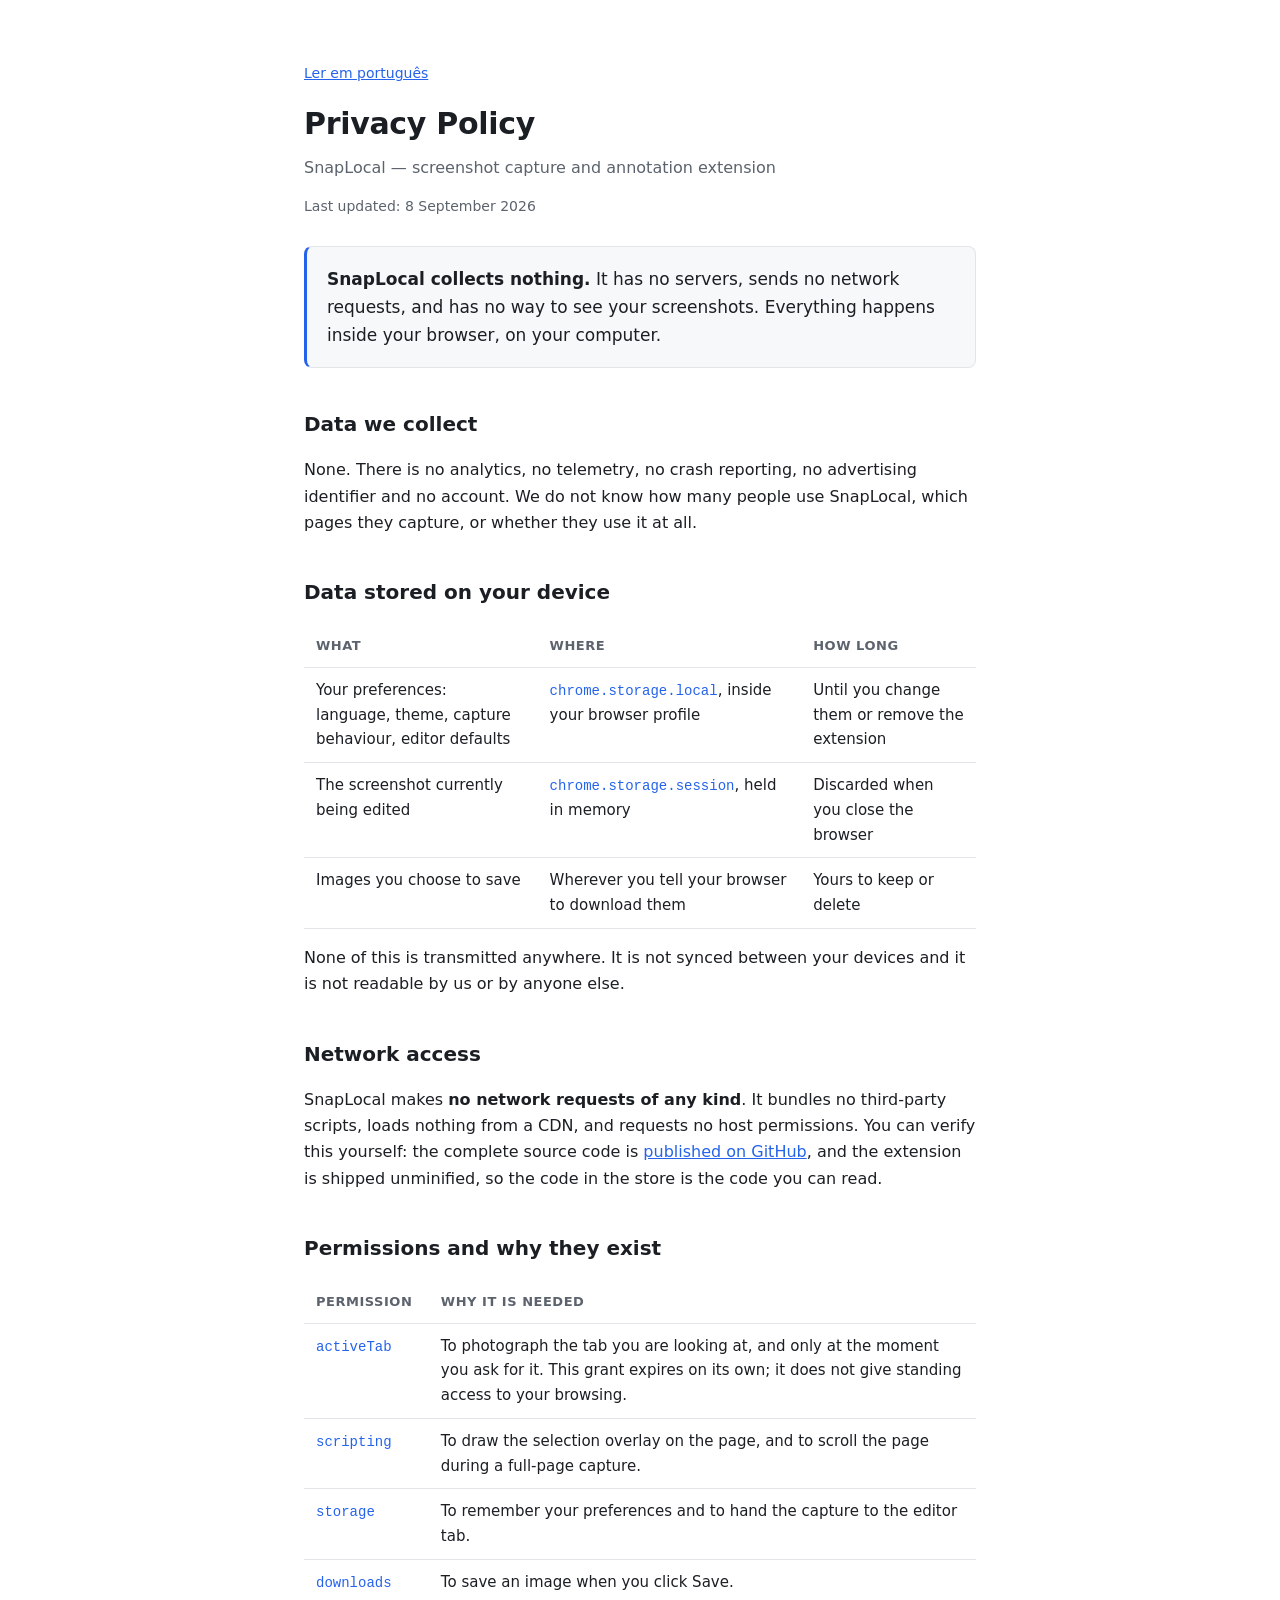
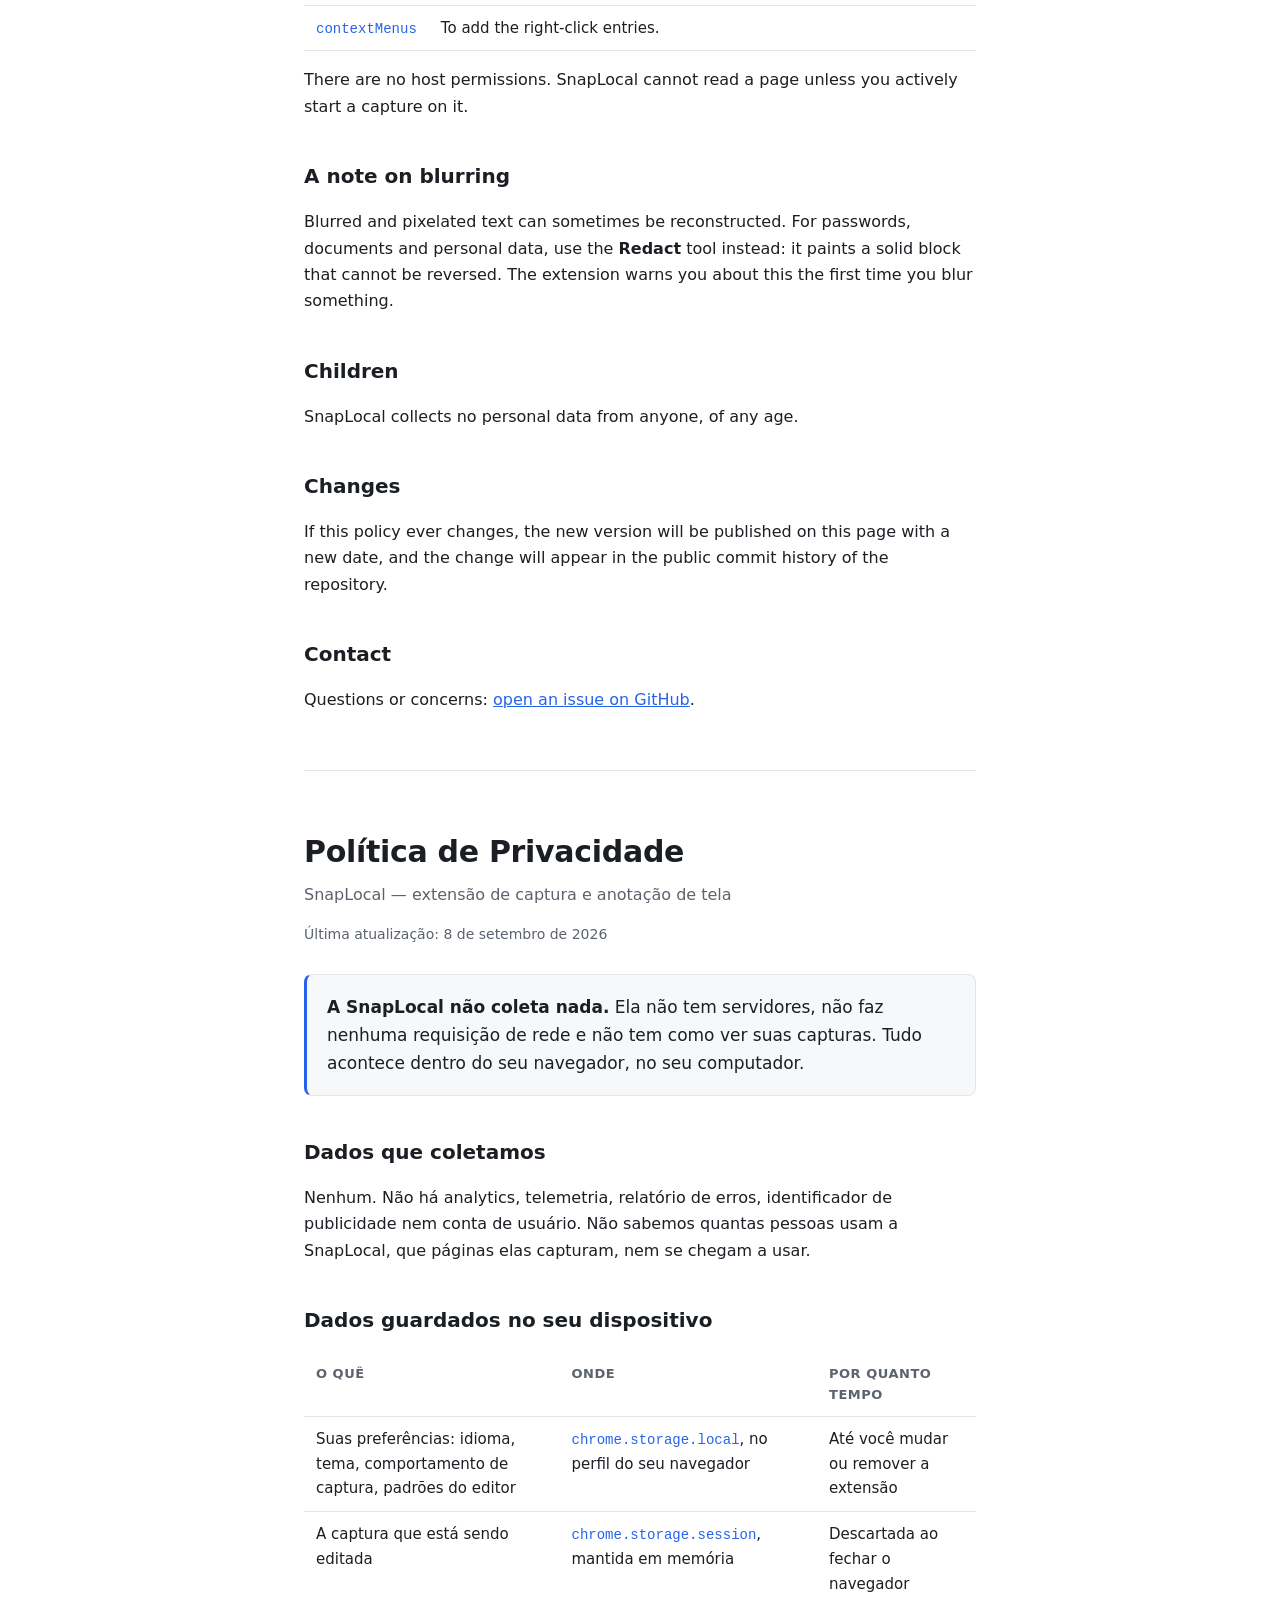
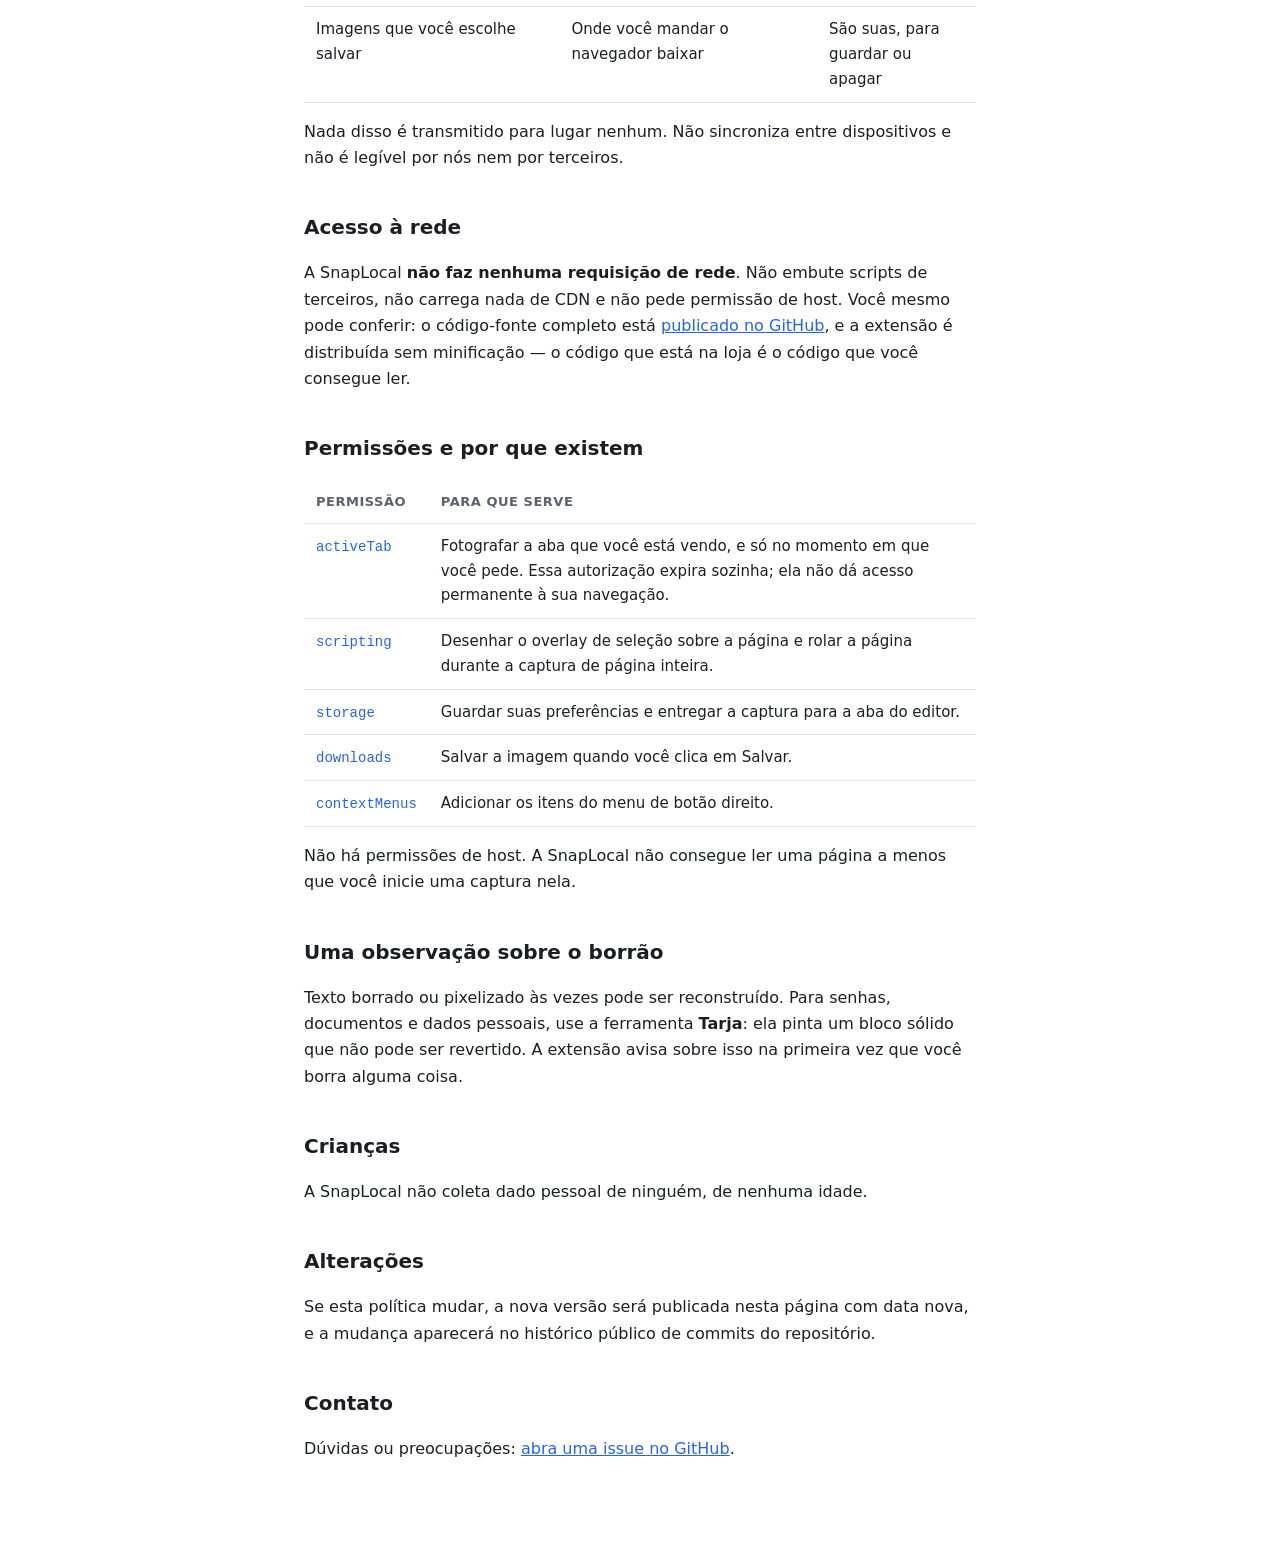
==== docs/privacy.html @ 1f2312a1 "SnapLocal 0.1.0: captura, editor e empacotamento Extensao de captura de tela com anotacao e borrao, " ====
<!doctype html>
<html lang="en">
<head>
<meta charset="utf-8">
<meta name="viewport" content="width=device-width, initial-scale=1">
<title>SnapLocal — Privacy Policy</title>
<style>
  :root {
    --bg: #ffffff; --surface: #f7f8fa; --border: #e3e5e9;
    --text: #1b1f24; --dim: #5c636d; --accent: #2563eb;
    color-scheme: light;
  }
  @media (prefers-color-scheme: dark) {
    :root {
      --bg: #16181d; --surface: #1e2126; --border: #32363d;
      --text: #e8eaed; --dim: #9aa1ab; --accent: #6b9bff;
      color-scheme: dark;
    }
  }
  * { box-sizing: border-box; }
  body {
    margin: 0; background: var(--bg); color: var(--text);
    font: 16px/1.65 "Segoe UI", system-ui, -apple-system, sans-serif;
  }
  main { max-width: 720px; margin: 0 auto; padding: 48px 24px 80px; }
  h1 { font-size: 30px; margin: 0 0 6px; letter-spacing: -.01em; }
  h2 { font-size: 20px; margin: 40px 0 12px; }
  .sub { color: var(--dim); margin: 0 0 8px; }
  .date { color: var(--dim); font-size: 14px; }
  .lede {
    background: var(--surface); border: 1px solid var(--border);
    border-left: 3px solid var(--accent); border-radius: 8px;
    padding: 18px 20px; margin: 28px 0;
  }
  .lede p { margin: 0; font-size: 17px; }
  table { border-collapse: collapse; width: 100%; margin: 16px 0; font-size: 15px; }
  th, td { text-align: left; padding: 10px 12px; border-bottom: 1px solid var(--border); vertical-align: top; }
  th { font-size: 13px; text-transform: uppercase; letter-spacing: .04em; color: var(--dim); }
  code { font: 14px ui-monospace, Consolas, monospace; color: var(--accent); }
  a { color: var(--accent); }
  ul { padding-left: 20px; }
  li { margin: 6px 0; }
  hr { border: 0; border-top: 1px solid var(--border); margin: 56px 0; }
  .nav { font-size: 14px; color: var(--dim); }
</style>
</head>
<body>
<main>

<p class="nav"><a href="#pt">Ler em português</a></p>

<h1>Privacy Policy</h1>
<p class="sub">SnapLocal — screenshot capture and annotation extension</p>
<p class="date">Last updated: 8 September 2026</p>

<div class="lede">
  <p><strong>SnapLocal collects nothing.</strong> It has no servers, sends no
  network requests, and has no way to see your screenshots. Everything happens
  inside your browser, on your computer.</p>
</div>

<h2>Data we collect</h2>
<p>None. There is no analytics, no telemetry, no crash reporting, no advertising
identifier and no account. We do not know how many people use SnapLocal, which
pages they capture, or whether they use it at all.</p>

<h2>Data stored on your device</h2>
<table>
  <tr><th>What</th><th>Where</th><th>How long</th></tr>
  <tr>
    <td>Your preferences: language, theme, capture behaviour, editor defaults</td>
    <td><code>chrome.storage.local</code>, inside your browser profile</td>
    <td>Until you change them or remove the extension</td>
  </tr>
  <tr>
    <td>The screenshot currently being edited</td>
    <td><code>chrome.storage.session</code>, held in memory</td>
    <td>Discarded when you close the browser</td>
  </tr>
  <tr>
    <td>Images you choose to save</td>
    <td>Wherever you tell your browser to download them</td>
    <td>Yours to keep or delete</td>
  </tr>
</table>
<p>None of this is transmitted anywhere. It is not synced between your devices
and it is not readable by us or by anyone else.</p>

<h2>Network access</h2>
<p>SnapLocal makes <strong>no network requests of any kind</strong>. It bundles
no third-party scripts, loads nothing from a CDN, and requests no host
permissions. You can verify this yourself: the complete source code is
<a href="https://github.com/Peiterc/snaplocal">published on GitHub</a>, and the
extension is shipped unminified, so the code in the store is the code you can
read.</p>

<h2>Permissions and why they exist</h2>
<table>
  <tr><th>Permission</th><th>Why it is needed</th></tr>
  <tr>
    <td><code>activeTab</code></td>
    <td>To photograph the tab you are looking at, and only at the moment you ask
    for it. This grant expires on its own; it does not give standing access to
    your browsing.</td>
  </tr>
  <tr>
    <td><code>scripting</code></td>
    <td>To draw the selection overlay on the page, and to scroll the page during
    a full-page capture.</td>
  </tr>
  <tr>
    <td><code>storage</code></td>
    <td>To remember your preferences and to hand the capture to the editor tab.</td>
  </tr>
  <tr>
    <td><code>downloads</code></td>
    <td>To save an image when you click Save.</td>
  </tr>
  <tr>
    <td><code>contextMenus</code></td>
    <td>To add the right-click entries.</td>
  </tr>
</table>
<p>There are no host permissions. SnapLocal cannot read a page unless you
actively start a capture on it.</p>

<h2>A note on blurring</h2>
<p>Blurred and pixelated text can sometimes be reconstructed. For passwords,
documents and personal data, use the <strong>Redact</strong> tool instead: it
paints a solid block that cannot be reversed. The extension warns you about this
the first time you blur something.</p>

<h2>Children</h2>
<p>SnapLocal collects no personal data from anyone, of any age.</p>

<h2>Changes</h2>
<p>If this policy ever changes, the new version will be published on this page
with a new date, and the change will appear in the public commit history of the
repository.</p>

<h2>Contact</h2>
<p>Questions or concerns:
<a href="https://github.com/Peiterc/snaplocal/issues">open an issue on GitHub</a>.</p>

<hr>

<h1 id="pt">Política de Privacidade</h1>
<p class="sub">SnapLocal — extensão de captura e anotação de tela</p>
<p class="date">Última atualização: 8 de setembro de 2026</p>

<div class="lede">
  <p><strong>A SnapLocal não coleta nada.</strong> Ela não tem servidores, não
  faz nenhuma requisição de rede e não tem como ver suas capturas. Tudo acontece
  dentro do seu navegador, no seu computador.</p>
</div>

<h2>Dados que coletamos</h2>
<p>Nenhum. Não há analytics, telemetria, relatório de erros, identificador de
publicidade nem conta de usuário. Não sabemos quantas pessoas usam a SnapLocal,
que páginas elas capturam, nem se chegam a usar.</p>

<h2>Dados guardados no seu dispositivo</h2>
<table>
  <tr><th>O quê</th><th>Onde</th><th>Por quanto tempo</th></tr>
  <tr>
    <td>Suas preferências: idioma, tema, comportamento de captura, padrões do editor</td>
    <td><code>chrome.storage.local</code>, no perfil do seu navegador</td>
    <td>Até você mudar ou remover a extensão</td>
  </tr>
  <tr>
    <td>A captura que está sendo editada</td>
    <td><code>chrome.storage.session</code>, mantida em memória</td>
    <td>Descartada ao fechar o navegador</td>
  </tr>
  <tr>
    <td>Imagens que você escolhe salvar</td>
    <td>Onde você mandar o navegador baixar</td>
    <td>São suas, para guardar ou apagar</td>
  </tr>
</table>
<p>Nada disso é transmitido para lugar nenhum. Não sincroniza entre dispositivos
e não é legível por nós nem por terceiros.</p>

<h2>Acesso à rede</h2>
<p>A SnapLocal <strong>não faz nenhuma requisição de rede</strong>. Não embute
scripts de terceiros, não carrega nada de CDN e não pede permissão de host. Você
mesmo pode conferir: o código-fonte completo está
<a href="https://github.com/Peiterc/snaplocal">publicado no GitHub</a>, e a
extensão é distribuída sem minificação — o código que está na loja é o código
que você consegue ler.</p>

<h2>Permissões e por que existem</h2>
<table>
  <tr><th>Permissão</th><th>Para que serve</th></tr>
  <tr>
    <td><code>activeTab</code></td>
    <td>Fotografar a aba que você está vendo, e só no momento em que você pede.
    Essa autorização expira sozinha; ela não dá acesso permanente à sua
    navegação.</td>
  </tr>
  <tr>
    <td><code>scripting</code></td>
    <td>Desenhar o overlay de seleção sobre a página e rolar a página durante a
    captura de página inteira.</td>
  </tr>
  <tr>
    <td><code>storage</code></td>
    <td>Guardar suas preferências e entregar a captura para a aba do editor.</td>
  </tr>
  <tr>
    <td><code>downloads</code></td>
    <td>Salvar a imagem quando você clica em Salvar.</td>
  </tr>
  <tr>
    <td><code>contextMenus</code></td>
    <td>Adicionar os itens do menu de botão direito.</td>
  </tr>
</table>
<p>Não há permissões de host. A SnapLocal não consegue ler uma página a menos
que você inicie uma captura nela.</p>

<h2>Uma observação sobre o borrão</h2>
<p>Texto borrado ou pixelizado às vezes pode ser reconstruído. Para senhas,
documentos e dados pessoais, use a ferramenta <strong>Tarja</strong>: ela pinta
um bloco sólido que não pode ser revertido. A extensão avisa sobre isso na
primeira vez que você borra alguma coisa.</p>

<h2>Crianças</h2>
<p>A SnapLocal não coleta dado pessoal de ninguém, de nenhuma idade.</p>

<h2>Alterações</h2>
<p>Se esta política mudar, a nova versão será publicada nesta página com data
nova, e a mudança aparecerá no histórico público de commits do repositório.</p>

<h2>Contato</h2>
<p>Dúvidas ou preocupações:
<a href="https://github.com/Peiterc/snaplocal/issues">abra uma issue no GitHub</a>.</p>

</main>
</body>
</html>
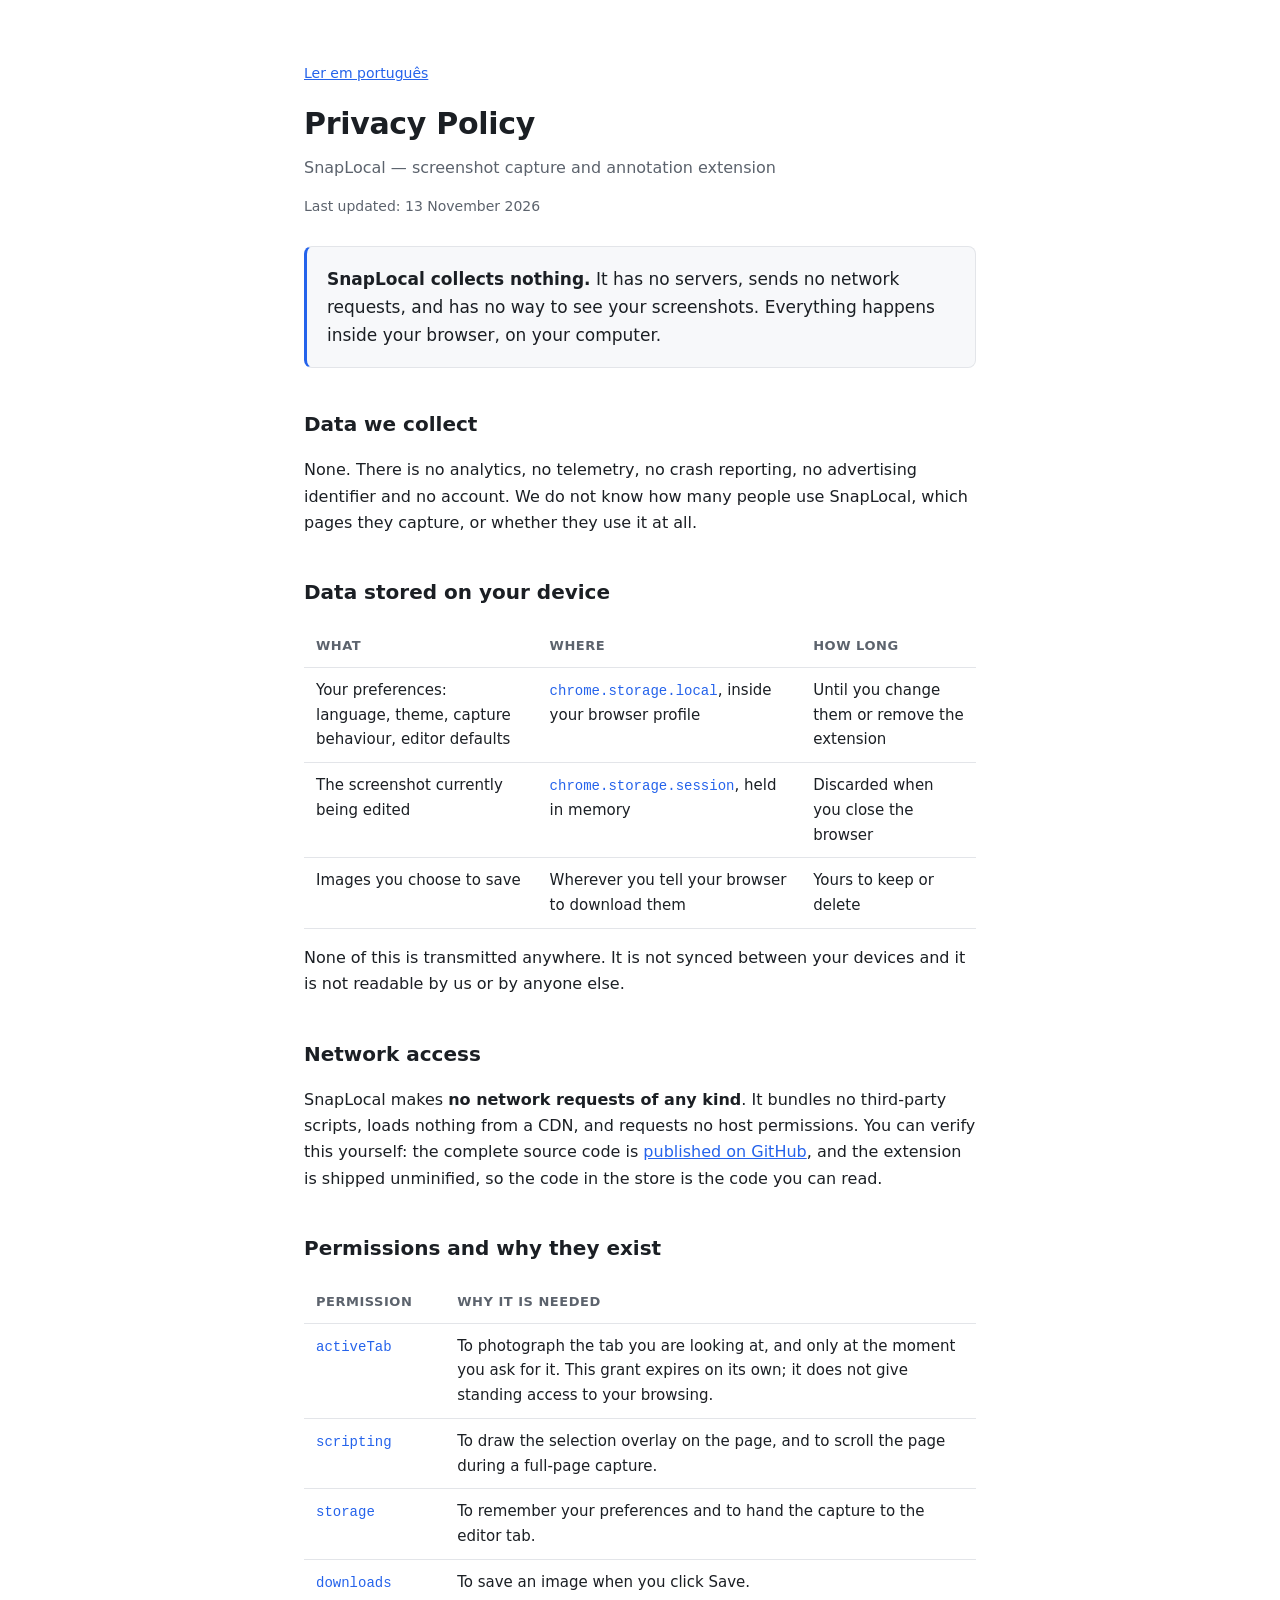
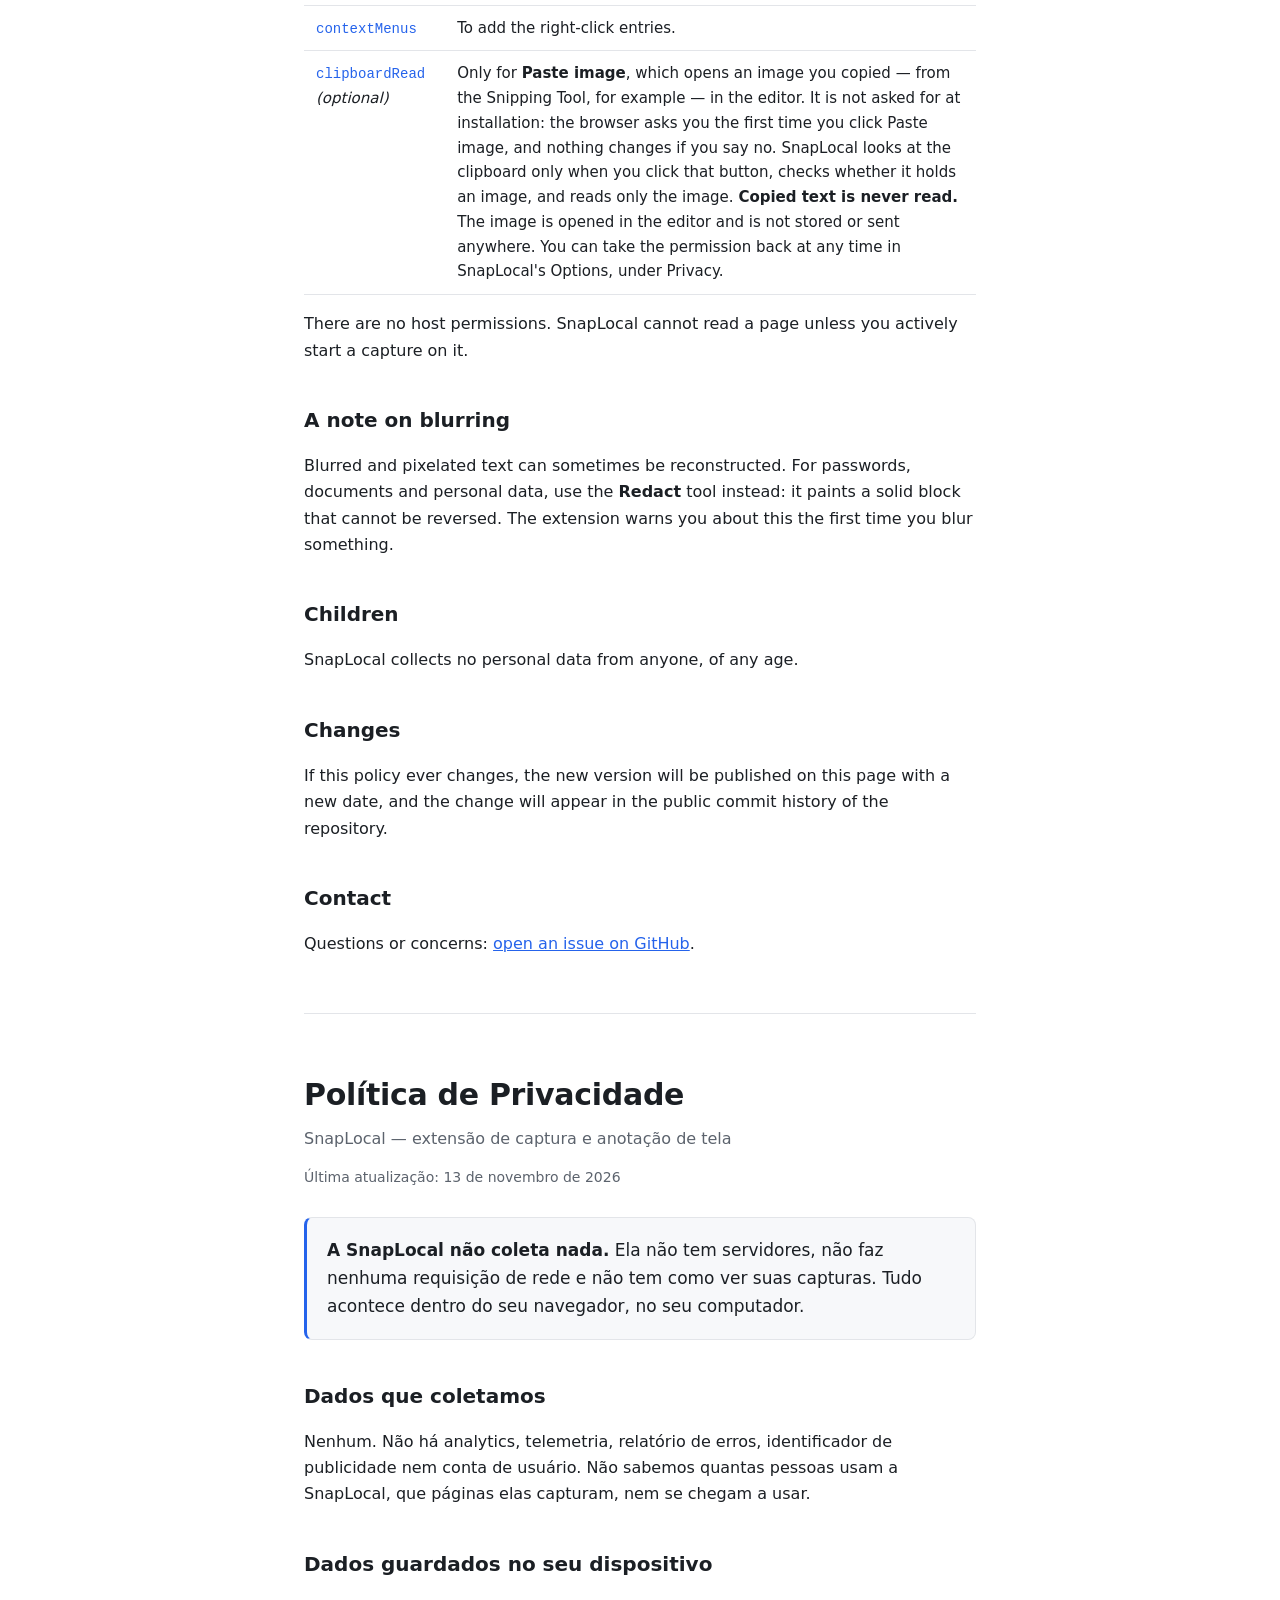
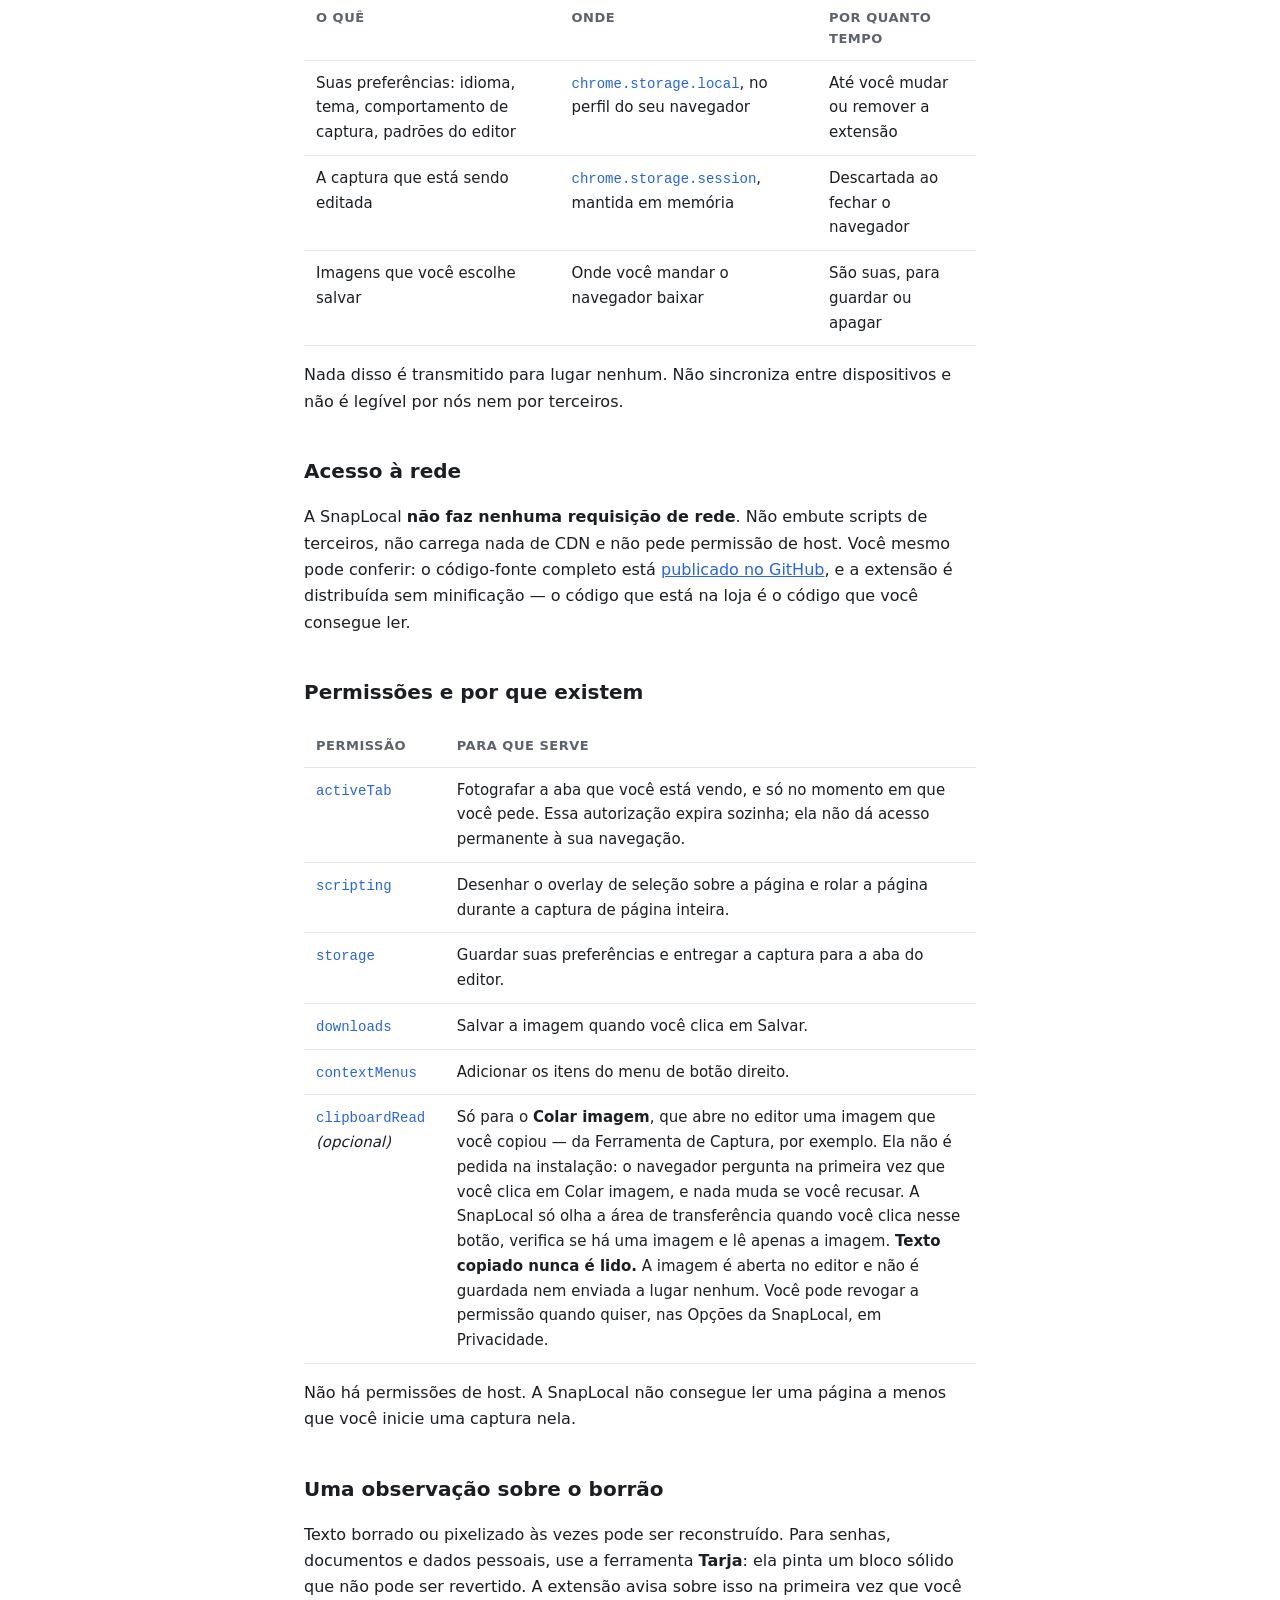
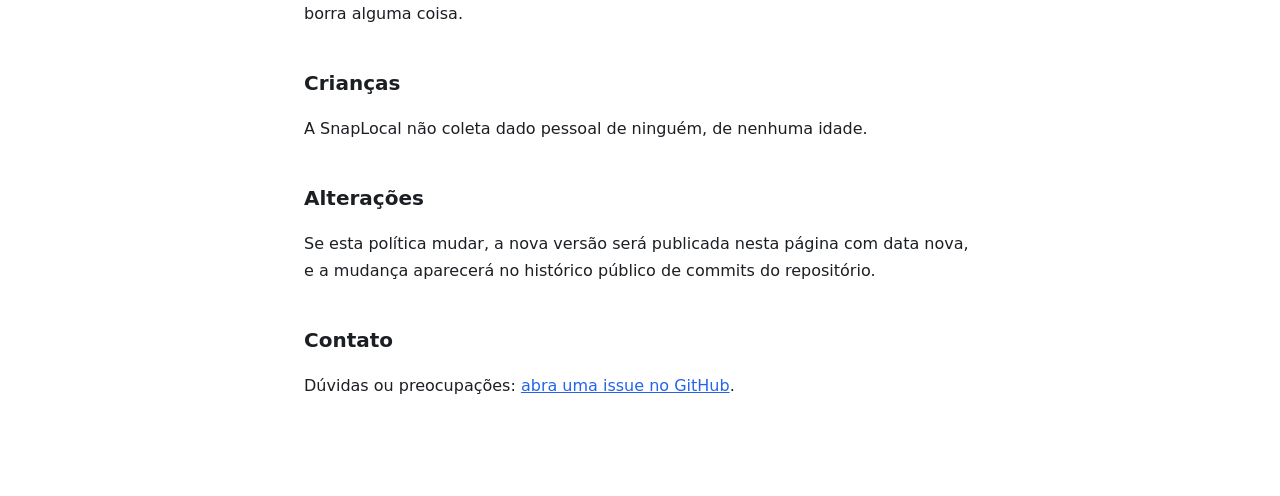
==== commit 9f7eb19c: "1.1.0: "Colar imagem" abre no editor a imagem da area de transferencia Pedido do usuario: recortar c" ====
--- a/docs/privacy.html
+++ b/docs/privacy.html
@@ -51,7 +51,7 @@
 
 <h1>Privacy Policy</h1>
 <p class="sub">SnapLocal — screenshot capture and annotation extension</p>
-<p class="date">Last updated: 8 September 2026</p>
+<p class="date">Last updated: 13 November 2026</p>
 
 <div class="lede">
   <p><strong>SnapLocal collects nothing.</strong> It has no servers, sends no
@@ -120,6 +120,17 @@
     <td><code>contextMenus</code></td>
     <td>To add the right-click entries.</td>
   </tr>
+  <tr>
+    <td><code>clipboardRead</code> <em>(optional)</em></td>
+    <td>Only for <strong>Paste image</strong>, which opens an image you copied
+    — from the Snipping Tool, for example — in the editor. It is not asked for
+    at installation: the browser asks you the first time you click Paste image,
+    and nothing changes if you say no. SnapLocal looks at the clipboard only
+    when you click that button, checks whether it holds an image, and reads only
+    the image. <strong>Copied text is never read.</strong> The image is opened
+    in the editor and is not stored or sent anywhere. You can take the
+    permission back at any time in SnapLocal's Options, under Privacy.</td>
+  </tr>
 </table>
 <p>There are no host permissions. SnapLocal cannot read a page unless you
 actively start a capture on it.</p>
@@ -146,7 +157,7 @@
 
 <h1 id="pt">Política de Privacidade</h1>
 <p class="sub">SnapLocal — extensão de captura e anotação de tela</p>
-<p class="date">Última atualização: 8 de setembro de 2026</p>
+<p class="date">Última atualização: 13 de novembro de 2026</p>
 
 <div class="lede">
   <p><strong>A SnapLocal não coleta nada.</strong> Ela não tem servidores, não
@@ -215,6 +226,18 @@
     <td><code>contextMenus</code></td>
     <td>Adicionar os itens do menu de botão direito.</td>
   </tr>
+  <tr>
+    <td><code>clipboardRead</code> <em>(opcional)</em></td>
+    <td>Só para o <strong>Colar imagem</strong>, que abre no editor uma imagem
+    que você copiou — da Ferramenta de Captura, por exemplo. Ela não é pedida na
+    instalação: o navegador pergunta na primeira vez que você clica em Colar
+    imagem, e nada muda se você recusar. A SnapLocal só olha a área de
+    transferência quando você clica nesse botão, verifica se há uma imagem e lê
+    apenas a imagem. <strong>Texto copiado nunca é lido.</strong> A imagem é
+    aberta no editor e não é guardada nem enviada a lugar nenhum. Você pode
+    revogar a permissão quando quiser, nas Opções da SnapLocal, em
+    Privacidade.</td>
+  </tr>
 </table>
 <p>Não há permissões de host. A SnapLocal não consegue ler uma página a menos
 que você inicie uma captura nela.</p>
